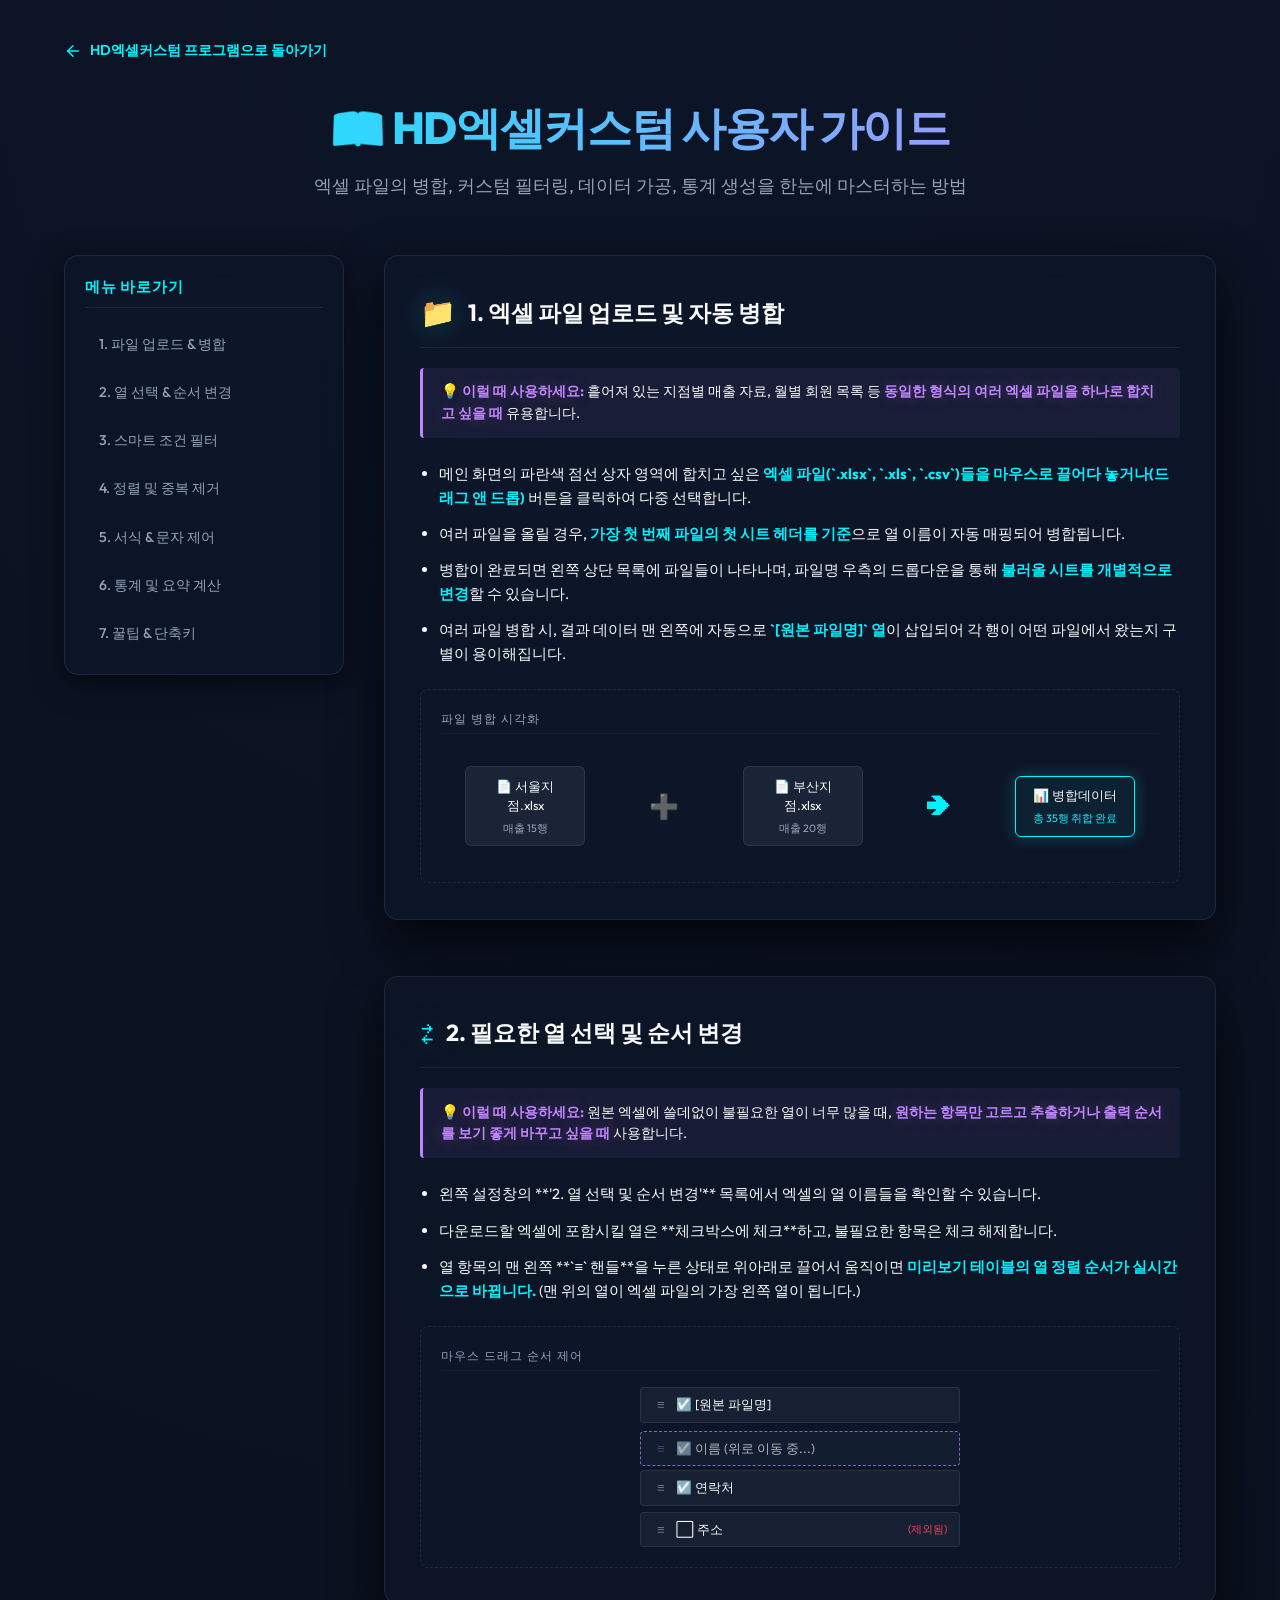
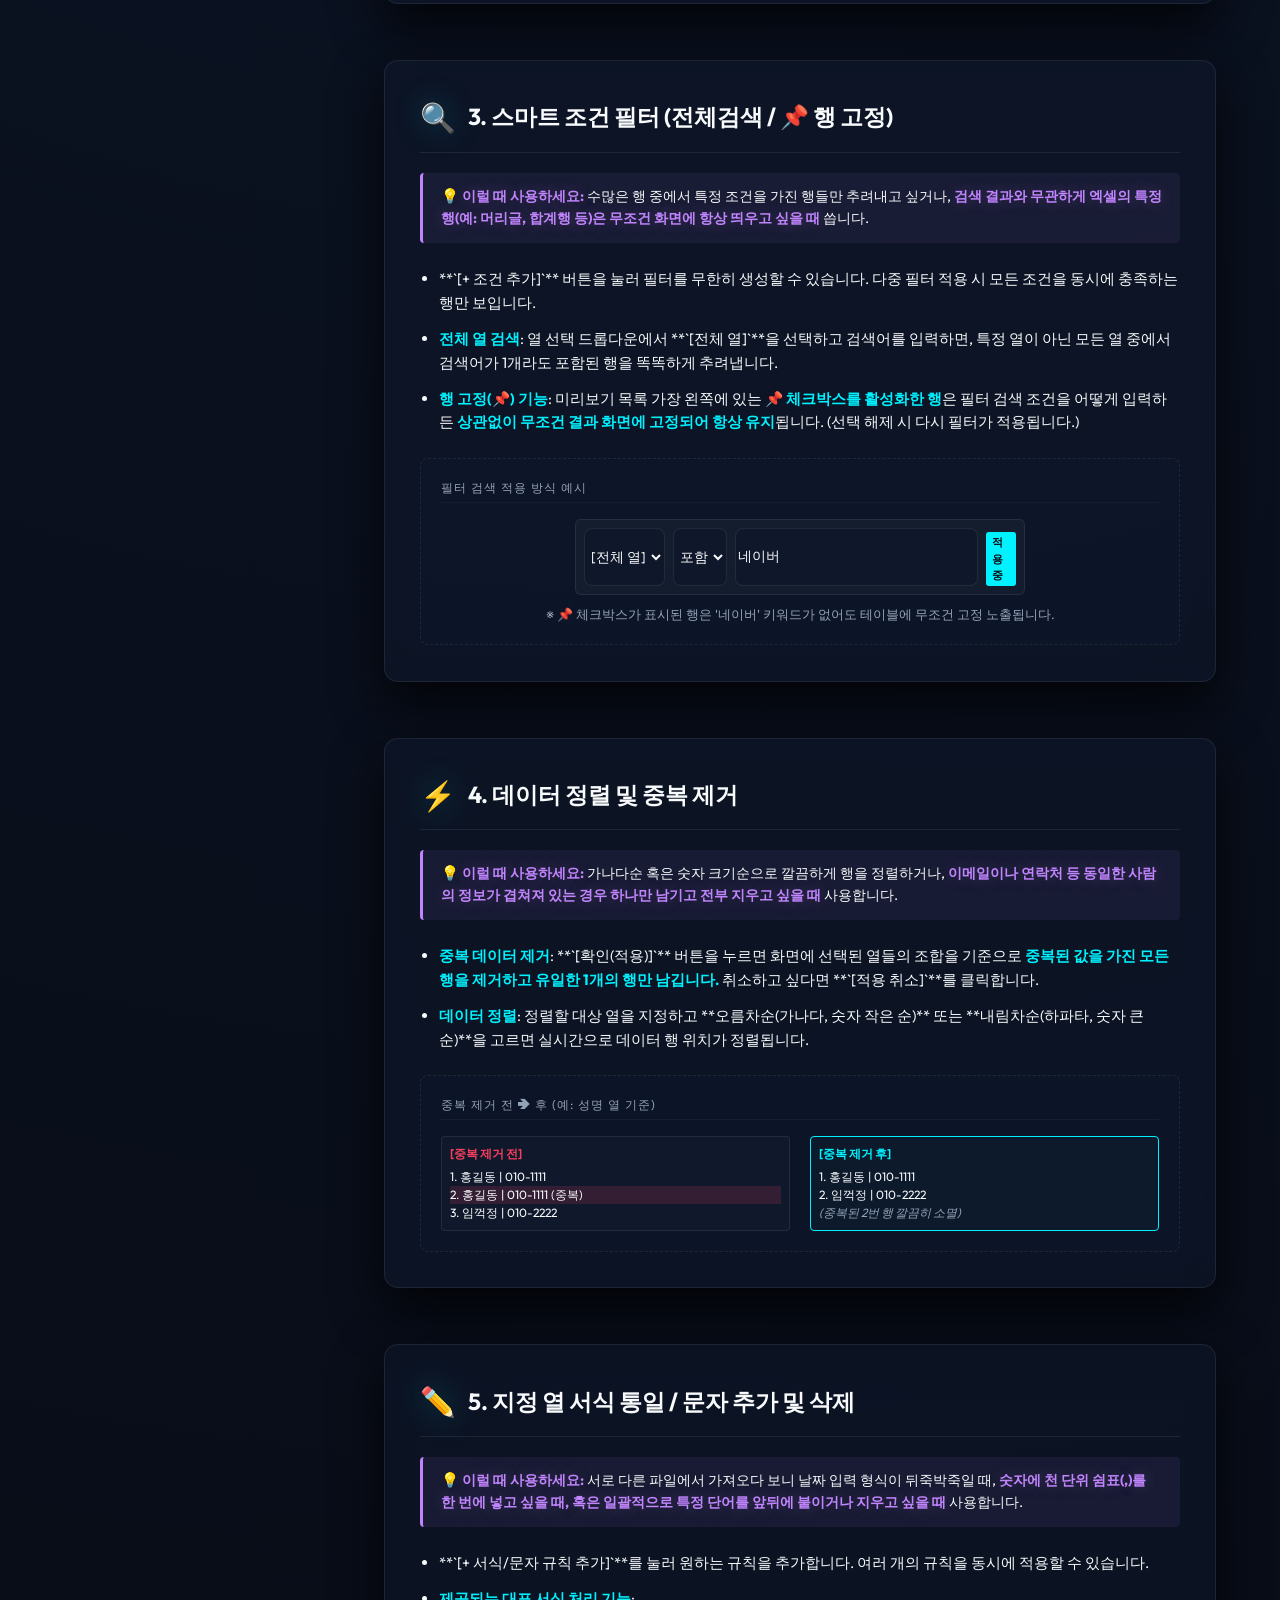
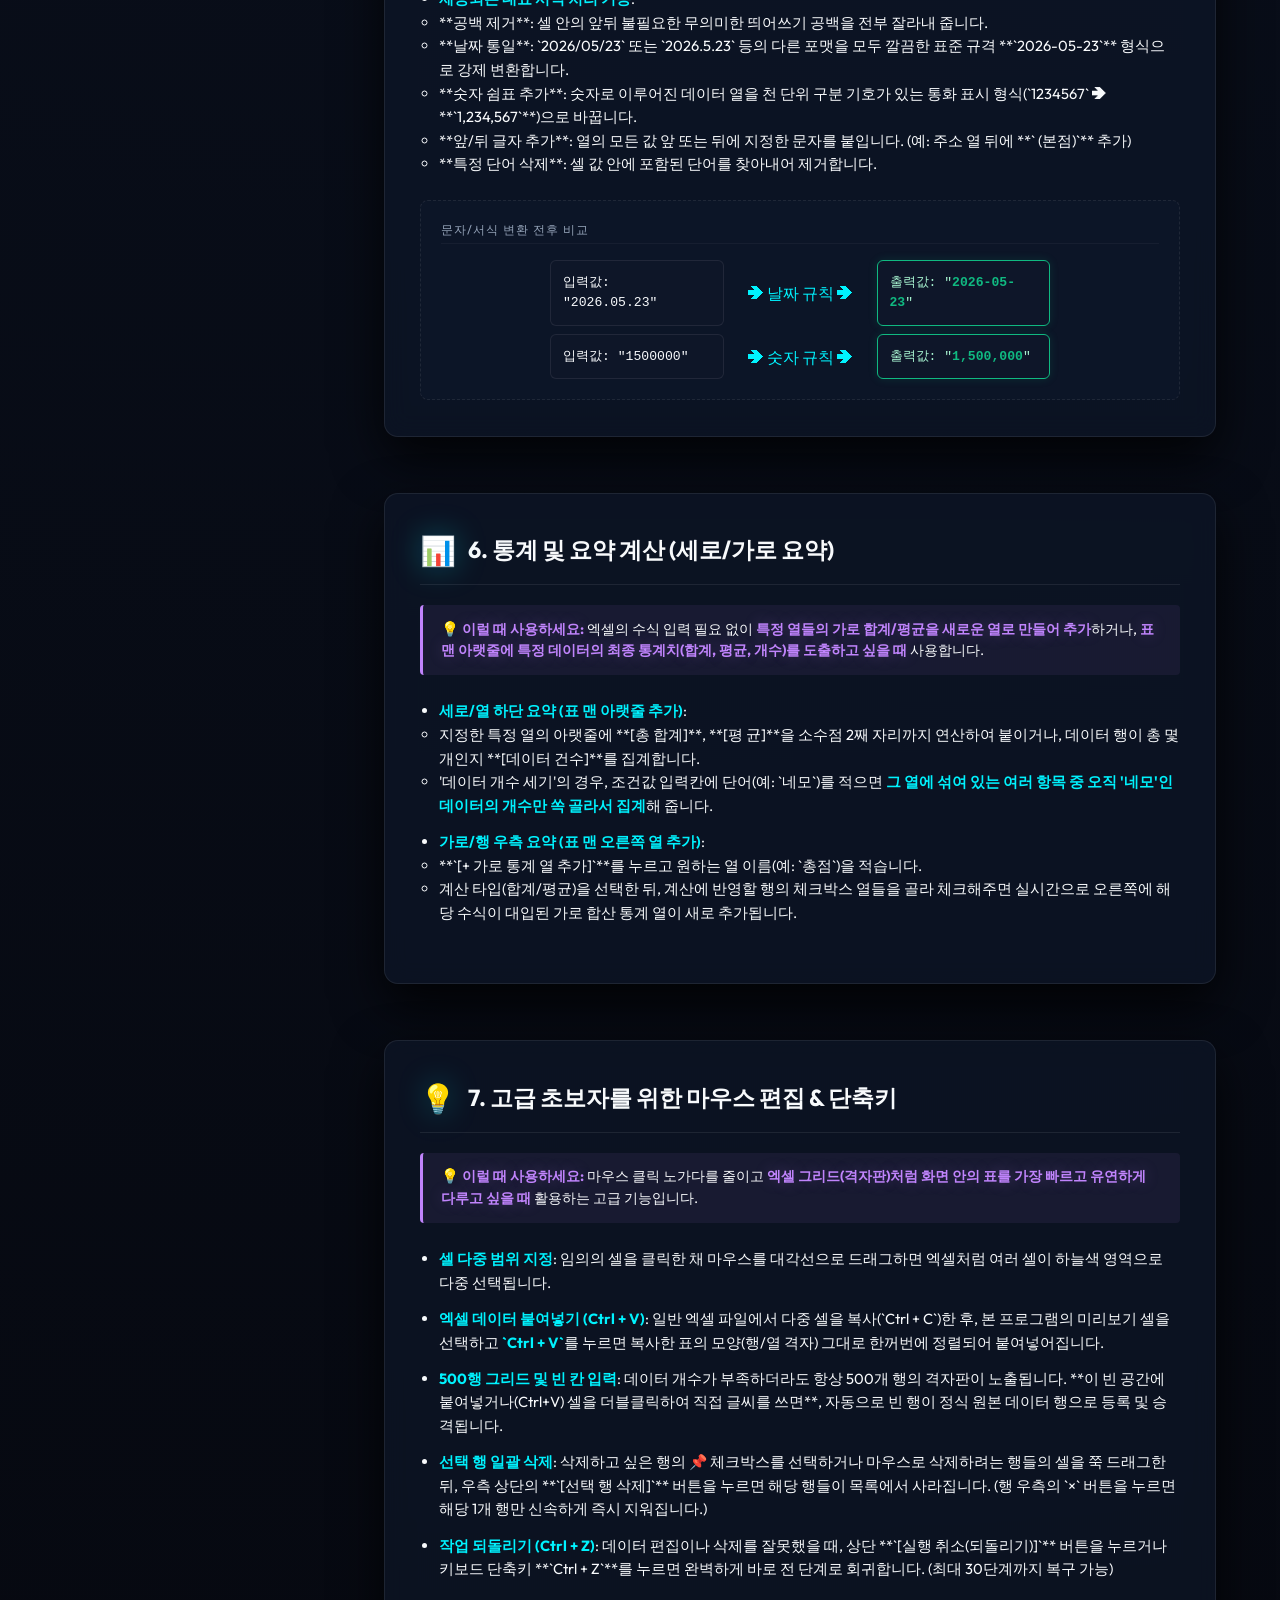
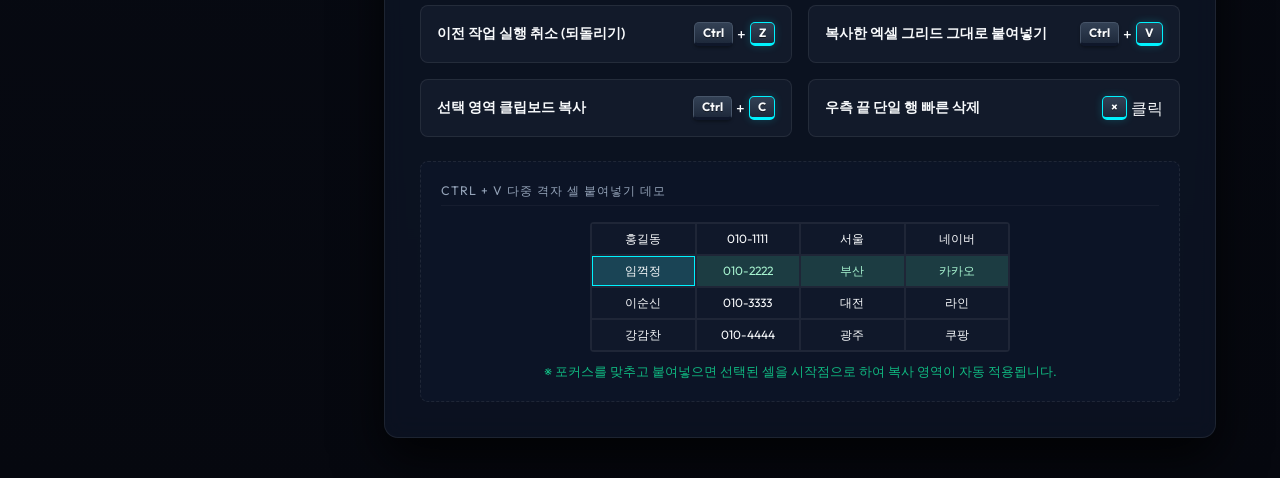
==== manual.html @ e1fb0595 "Add files via upload" ====
<!DOCTYPE html>
<html lang="ko">
<head>
    <meta charset="UTF-8">
    <meta name="viewport" content="width=device-width, initial-scale=1.0">
    <title>HD엑셀커스텀 - 초간단 사용법 가이드</title>
    <!-- Google Fonts -->
    <link rel="preconnect" href="https://fonts.googleapis.com">
    <link rel="preconnect" href="https://fonts.gstatic.com" crossorigin>
    <link href="https://fonts.googleapis.com/css2?family=Inter:wght@300;400;500;600;700&family=Outfit:wght@300;400;500;600;700;800&display=swap" rel="stylesheet">
    <link rel="stylesheet" href="style.css">
    <style>
        body {
            background: radial-gradient(circle at 50% 0%, #0c1527 0%, #06080f 100%) !important;
            min-height: 100vh;
            overflow-y: auto !important;
        }
        .manual-container {
            max-width: 1200px;
            margin: 0 auto;
            padding: 2.5rem 1.5rem;
        }
        .manual-header {
            text-align: center;
            margin-bottom: 3.5rem;
        }
        .manual-header h1 {
            font-size: 2.8rem;
            font-weight: 800;
            background: linear-gradient(to right, #00f2fe, #c084fc);
            -webkit-background-clip: text;
            -webkit-text-fill-color: transparent;
            margin-bottom: 0.75rem;
            letter-spacing: -0.03em;
        }
        .manual-header p {
            color: var(--text-muted);
            font-size: 1.1rem;
        }
        .manual-layout {
            display: grid;
            grid-template-columns: 280px 1fr;
            gap: 2.5rem;
        }
        .manual-nav {
            position: sticky;
            top: 2rem;
            height: fit-content;
            background-color: var(--surface);
            backdrop-filter: blur(12px);
            -webkit-backdrop-filter: blur(12px);
            border: 1px solid var(--border);
            border-radius: var(--radius-md);
            padding: 1.25rem;
            box-shadow: var(--shadow-md);
        }
        .nav-title {
            font-size: 0.95rem;
            font-weight: 700;
            color: var(--primary);
            text-transform: uppercase;
            letter-spacing: 0.05em;
            margin-bottom: 1rem;
            padding-bottom: 0.5rem;
            border-bottom: 1px solid var(--border);
        }
        .nav-list {
            list-style: none;
            display: flex;
            flex-direction: column;
            gap: 0.5rem;
        }
        .nav-item a {
            display: flex;
            align-items: center;
            gap: 10px;
            padding: 0.6rem 0.85rem;
            font-size: 0.88rem;
            font-weight: 500;
            color: var(--text-muted);
            text-decoration: none;
            border-radius: var(--radius-sm);
            transition: all 0.2s ease;
        }
        .nav-item a:hover, .nav-item.active a {
            color: var(--primary);
            background: rgba(0, 242, 254, 0.05);
            text-shadow: var(--glow-cyan);
        }
        .nav-item.active a {
            border-left: 3px solid var(--primary);
            padding-left: calc(0.85rem - 3px);
        }
        .manual-content {
            display: flex;
            flex-direction: column;
            gap: 3.5rem;
        }
        .manual-card {
            background-color: var(--surface);
            backdrop-filter: blur(12px);
            -webkit-backdrop-filter: blur(12px);
            border: 1px solid var(--border);
            border-radius: var(--radius-md);
            padding: 2.2rem;
            box-shadow: var(--shadow-lg);
            scroll-margin-top: 2rem;
            transition: all 0.3s ease;
        }
        .manual-card:hover {
            border-color: rgba(0, 242, 254, 0.2);
            box-shadow: 0 10px 40px rgba(0, 0, 0, 0.5);
        }
        .card-header {
            display: flex;
            align-items: center;
            gap: 12px;
            margin-bottom: 1.25rem;
            border-bottom: 1px solid var(--border);
            padding-bottom: 0.75rem;
        }
        .card-icon {
            font-size: 1.8rem;
            color: var(--primary);
            filter: drop-shadow(var(--glow-cyan));
        }
        .card-header h2 {
            font-size: 1.45rem;
            font-weight: 700;
            color: var(--text-main);
        }
        .recommend-box {
            background: rgba(192, 132, 252, 0.07);
            border-left: 3px solid var(--accent);
            padding: 0.85rem 1.1rem;
            border-radius: 4px;
            margin-bottom: 1.5rem;
            font-size: 0.9rem;
            line-height: 1.5;
        }
        .recommend-box strong {
            color: var(--accent);
            text-shadow: var(--glow-purple);
        }
        .step-list {
            margin-left: 1.2rem;
            margin-bottom: 1.5rem;
            display: flex;
            flex-direction: column;
            gap: 0.8rem;
        }
        .step-item {
            color: var(--text-main);
            font-size: 0.92rem;
            line-height: 1.6;
        }
        .step-item strong {
            color: var(--primary);
        }
        
        /* Interactive Mockups / Visuals */
        .visual-mockup {
            background: rgba(15, 23, 42, 0.7);
            border: 1px dashed var(--border);
            border-radius: var(--radius-sm);
            padding: 1.25rem;
            margin-top: 1.5rem;
            display: flex;
            flex-direction: column;
            align-items: center;
            justify-content: center;
        }
        .mock-title {
            font-size: 0.78rem;
            text-transform: uppercase;
            letter-spacing: 0.08em;
            color: var(--text-muted);
            margin-bottom: 1rem;
            width: 100%;
            text-align: left;
            border-bottom: 1px solid rgba(255, 255, 255, 0.04);
            padding-bottom: 4px;
        }

        /* Mockup 1: Merge visual */
        .merge-flow {
            display: flex;
            align-items: center;
            gap: 1rem;
            width: 100%;
            justify-content: space-around;
            padding: 1rem 0;
        }
        .mock-file {
            background: rgba(30, 41, 59, 0.8);
            border: 1px solid var(--border);
            border-radius: 6px;
            padding: 0.6rem 1rem;
            font-size: 0.8rem;
            display: flex;
            flex-direction: column;
            align-items: center;
            gap: 5px;
            width: 120px;
            text-align: center;
        }
        .mock-file.result {
            border-color: var(--primary);
            box-shadow: var(--glow-cyan);
            background: rgba(0, 242, 254, 0.05);
        }
        .flow-arrow {
            color: var(--primary);
            font-size: 1.5rem;
            animation: pulse-cyan 2s infinite;
        }
        @keyframes pulse-cyan {
            0%, 100% { opacity: 0.4; transform: translateX(0); }
            50% { opacity: 1; transform: translateX(5px); }
        }

        /* Mockup 2: Column Drag list */
        .drag-list-mock {
            display: flex;
            flex-direction: column;
            gap: 6px;
            width: 100%;
            max-width: 320px;
        }
        .drag-item-mock {
            background: rgba(30, 41, 59, 0.6);
            border: 1px solid var(--border);
            border-radius: 4px;
            padding: 0.45rem 0.75rem;
            display: flex;
            align-items: center;
            gap: 8px;
            font-size: 0.8rem;
        }
        .drag-item-mock.active {
            border-color: var(--primary);
            background: rgba(0, 242, 254, 0.05);
        }
        .drag-item-mock.dragged {
            border: 1px dashed var(--accent);
            opacity: 0.7;
            transform: translateY(2px);
            animation: float 2s ease-in-out infinite;
        }
        @keyframes float {
            0%, 100% { transform: translateY(2px); }
            50% { transform: translateY(-2px); }
        }

        /* Mockup 3: Filters */
        .filter-mock {
            display: flex;
            gap: 8px;
            width: 100%;
            max-width: 450px;
            background: rgba(30, 41, 59, 0.4);
            padding: 8px;
            border-radius: 6px;
            border: 1px solid var(--border);
        }
        .filter-badge {
            background: var(--primary);
            color: #080c14;
            padding: 2px 6px;
            border-radius: 3px;
            font-size: 0.7rem;
            font-weight: 700;
            margin-top: 4px;
        }

        /* Mockup 4: Formatting Before & After */
        .format-compare {
            display: grid;
            grid-template-columns: 1fr auto 1fr;
            gap: 1.5rem;
            align-items: center;
            width: 100%;
            max-width: 500px;
        }
        .compare-box {
            background: rgba(15, 23, 42, 0.9);
            border: 1px solid var(--border);
            border-radius: 6px;
            padding: 0.75rem;
            font-family: monospace;
            font-size: 0.82rem;
        }
        .compare-box.after {
            border-color: var(--success);
            box-shadow: 0 0 10px rgba(16, 185, 129, 0.15);
            color: #a7f3d0;
        }
        .compare-box.after span {
            color: var(--success);
            font-weight: bold;
        }

        /* Keyboard Shortcut visual styling */
        .kbd-list {
            display: grid;
            grid-template-columns: repeat(auto-fit, minmax(280px, 1fr));
            gap: 1rem;
            width: 100%;
            margin-top: 1rem;
        }
        .kbd-card {
            background: rgba(30, 41, 59, 0.4);
            border: 1px solid var(--border);
            border-radius: 8px;
            padding: 1rem;
            display: flex;
            align-items: center;
            justify-content: space-between;
            gap: 10px;
        }
        .kbd-title {
            font-size: 0.88rem;
            font-weight: 600;
        }
        .kbd-key-container {
            display: flex;
            align-items: center;
            gap: 4px;
        }
        kbd {
            background: linear-gradient(to bottom, #334155, #1e293b);
            border: 1px solid #475569;
            border-bottom: 3px solid #0f172a;
            border-radius: 5px;
            color: var(--text-main);
            display: inline-block;
            font-family: inherit;
            font-size: 0.75rem;
            font-weight: 700;
            line-height: 1;
            padding: 4px 8px;
            text-shadow: 0 1px 0 rgba(0,0,0,0.5);
            box-shadow: 0 2px 3px rgba(0,0,0,0.3);
        }
        kbd.accent-kbd {
            border-color: var(--primary);
            box-shadow: 0 0 8px rgba(0, 242, 254, 0.2);
        }

        /* Interactive Grid Mockup (Paste demonstration) */
        .grid-mock {
            display: grid;
            grid-template-columns: repeat(4, 1fr);
            gap: 2px;
            background: var(--border);
            padding: 2px;
            border-radius: 4px;
            width: 100%;
            max-width: 420px;
        }
        .grid-cell-mock {
            background: rgba(15, 23, 42, 0.9);
            padding: 6px;
            font-size: 0.75rem;
            text-align: center;
            min-height: 28px;
            transition: all 0.3s ease;
        }
        .grid-cell-mock.selected {
            background: rgba(0, 242, 254, 0.15);
            outline: 1.5px solid var(--primary);
            outline-offset: -1.5px;
        }
        .grid-cell-mock.pasted {
            background: rgba(16, 185, 129, 0.15);
            color: #a7f3d0;
            animation: flash-green 1s ease;
        }
        @keyframes flash-green {
            0% { background: rgba(16, 185, 129, 0.6); }
            100% { background: rgba(16, 185, 129, 0.15); }
        }

        .back-to-app {
            display: inline-flex;
            align-items: center;
            gap: 8px;
            margin-bottom: 2rem;
            color: var(--primary);
            text-decoration: none;
            font-size: 0.9rem;
            font-weight: 600;
            transition: all 0.2s;
        }
        .back-to-app:hover {
            color: var(--primary-hover);
            text-shadow: var(--glow-cyan);
            transform: translateX(-3px);
        }

        @media (max-width: 900px) {
            .manual-layout {
                grid-template-columns: 1fr;
            }
            .manual-nav {
                display: none;
            }
        }
    </style>
</head>
<body>
    <div class="manual-container">
        <a href="index.html" class="back-to-app">
            <svg width="18" height="18" viewBox="0 0 24 24" fill="none" stroke="currentColor" stroke-width="2" stroke-linecap="round" stroke-linejoin="round">
                <line x1="19" y1="12" x2="5" y2="12"></line>
                <polyline points="12 19 5 12 12 5"></polyline>
            </svg>
            HD엑셀커스텀 프로그램으로 돌아가기
        </a>

        <header class="manual-header">
            <h1>📖 HD엑셀커스텀 사용자 가이드</h1>
            <p>엑셀 파일의 병합, 커스텀 필터링, 데이터 가공, 통계 생성을 한눈에 마스터하는 방법</p>
        </header>

        <div class="manual-layout">
            <!-- Left Navigation Menu -->
            <nav class="manual-nav">
                <div class="nav-title">메뉴 바로가기</div>
                <ul class="nav-list">
                    <li class="nav-item active"><a href="#upload-guide">1. 파일 업로드 & 병합</a></li>
                    <li class="nav-item"><a href="#column-guide">2. 열 선택 & 순서 변경</a></li>
                    <li class="nav-item"><a href="#filter-guide">3. 스마트 조건 필터</a></li>
                    <li class="nav-item"><a href="#sort-dup-guide">4. 정렬 및 중복 제거</a></li>
                    <li class="nav-item"><a href="#format-guide">5. 서식 & 문자 제어</a></li>
                    <li class="nav-item"><a href="#summary-guide">6. 통계 및 요약 계산</a></li>
                    <li class="nav-item"><a href="#shortcuts-guide">7. 꿀팁 & 단축키</a></li>
                </ul>
            </nav>

            <!-- Right Content Sections -->
            <div class="manual-content">
                
                <!-- Section 1: Upload & Merge -->
                <section class="manual-card" id="upload-guide">
                    <div class="card-header">
                        <span class="card-icon">📁</span>
                        <h2>1. 엑셀 파일 업로드 및 자동 병합</h2>
                    </div>
                    <div class="recommend-box">
                        💡 <strong>이럴 때 사용하세요:</strong> 흩어져 있는 지점별 매출 자료, 월별 회원 목록 등 <strong>동일한 형식의 여러 엑셀 파일을 하나로 합치고 싶을 때</strong> 유용합니다.
                    </div>
                    <ul class="step-list">
                        <li class="step-item">메인 화면의 파란색 점선 상자 영역에 합치고 싶은 <strong>엑셀 파일(`.xlsx`, `.xls`, `.csv`)들을 마우스로 끌어다 놓거나(드래그 앤 드롭)</strong> 버튼을 클릭하여 다중 선택합니다.</li>
                        <li class="step-item">여러 파일을 올릴 경우, <strong>가장 첫 번째 파일의 첫 시트 헤더를 기준</strong>으로 열 이름이 자동 매핑되어 병합됩니다.</li>
                        <li class="step-item">병합이 완료되면 왼쪽 상단 목록에 파일들이 나타나며, 파일명 우측의 드롭다운을 통해 <strong>불러올 시트를 개별적으로 변경</strong>할 수 있습니다.</li>
                        <li class="step-item">여러 파일 병합 시, 결과 데이터 맨 왼쪽에 자동으로 <strong>`[원본 파일명]` 열</strong>이 삽입되어 각 행이 어떤 파일에서 왔는지 구별이 용이해집니다.</li>
                    </ul>
                    <div class="visual-mockup">
                        <div class="mock-title">파일 병합 시각화</div>
                        <div class="merge-flow">
                            <div class="mock-file">📄 서울지점.xlsx<br><small style="color:var(--text-muted)">매출 15행</small></div>
                            <span class="flow-arrow">➕</span>
                            <div class="mock-file">📄 부산지점.xlsx<br><small style="color:var(--text-muted)">매출 20행</small></div>
                            <span class="flow-arrow">➔</span>
                            <div class="mock-file result">📊 병합데이터<br><small style="color:var(--primary)">총 35행 취합 완료</small></div>
                        </div>
                    </div>
                </section>

                <!-- Section 2: Columns Selection & Reordering -->
                <section class="manual-card" id="column-guide">
                    <div class="card-header">
                        <span class="card-icon">⇄</span>
                        <h2>2. 필요한 열 선택 및 순서 변경</h2>
                    </div>
                    <div class="recommend-box">
                        💡 <strong>이럴 때 사용하세요:</strong> 원본 엑셀에 쓸데없이 불필요한 열이 너무 많을 때, <strong>원하는 항목만 고르고 추출하거나 출력 순서를 보기 좋게 바꾸고 싶을 때</strong> 사용합니다.
                    </div>
                    <ul class="step-list">
                        <li class="step-item">왼쪽 설정창의 **'2. 열 선택 및 순서 변경'** 목록에서 엑셀의 열 이름들을 확인할 수 있습니다.</li>
                        <li class="step-item">다운로드할 엑셀에 포함시킬 열은 **체크박스에 체크**하고, 불필요한 항목은 체크 해제합니다.</li>
                        <li class="step-item">열 항목의 맨 왼쪽 **`≡` 핸들**을 누른 상태로 위아래로 끌어서 움직이면 <strong>미리보기 테이블의 열 정렬 순서가 실시간으로 바뀝니다.</strong> (맨 위의 열이 엑셀 파일의 가장 왼쪽 열이 됩니다.)</li>
                    </ul>
                    <div class="visual-mockup">
                        <div class="mock-title">마우스 드래그 순서 제어</div>
                        <div class="drag-list-mock">
                            <div class="drag-item-mock"><span class="drag-handle">≡</span> ☑️ [원본 파일명]</div>
                            <div class="drag-item-mock activeDragged drag-item-mock dragged"><span class="drag-handle" style="color:var(--accent)">≡</span> ☑️ 이름 (위로 이동 중...)</div>
                            <div class="drag-item-mock"><span class="drag-handle">≡</span> ☑️ 연락처</div>
                            <div class="drag-item-mock"><span class="drag-handle">≡</span> ⬜ 주소 <span style="font-size:0.7rem; color:var(--danger); margin-left:auto;">(제외됨)</span></div>
                        </div>
                    </div>
                </section>

                <!-- Section 3: Smart Filters (All Columns & Pinned Rows) -->
                <section class="manual-card" id="filter-guide">
                    <div class="card-header">
                        <span class="card-icon">🔍</span>
                        <h2>3. 스마트 조건 필터 (전체검색 / 📌 행 고정)</h2>
                    </div>
                    <div class="recommend-box">
                        💡 <strong>이럴 때 사용하세요:</strong> 수많은 행 중에서 특정 조건을 가진 행들만 추려내고 싶거나, <strong>검색 결과와 무관하게 엑셀의 특정 행(예: 머리글, 합계행 등)은 무조건 화면에 항상 띄우고 싶을 때</strong> 씁니다.
                    </div>
                    <ul class="step-list">
                        <li class="step-item">**`[+ 조건 추가]`** 버튼을 눌러 필터를 무한히 생성할 수 있습니다. 다중 필터 적용 시 모든 조건을 동시에 충족하는 행만 보입니다.</li>
                        <li class="step-item"><strong>전체 열 검색</strong>: 열 선택 드롭다운에서 **`[전체 열]`**을 선택하고 검색어를 입력하면, 특정 열이 아닌 모든 열 중에서 검색어가 1개라도 포함된 행을 똑똑하게 추려냅니다.</li>
                        <li class="step-item"><strong>행 고정(📌) 기능</strong>: 미리보기 목록 가장 왼쪽에 있는 <strong>📌 체크박스를 활성화한 행</strong>은 필터 검색 조건을 어떻게 입력하든 <strong>상관없이 무조건 결과 화면에 고정되어 항상 유지</strong>됩니다. (선택 해제 시 다시 필터가 적용됩니다.)</li>
                    </ul>
                    <div class="visual-mockup">
                        <div class="mock-title">필터 검색 적용 방식 예시</div>
                        <div class="filter-mock">
                            <select class="select-input" style="width:100px; padding:2px;"><option>[전체 열]</option></select>
                            <select class="select-input" style="width:70px; padding:2px;"><option>포함</option></select>
                            <input type="text" class="text-input" style="padding:2px;" value="네이버">
                            <span class="filter-badge">적용중</span>
                        </div>
                        <small style="margin-top: 10px; color:var(--text-muted); font-size:0.8rem;">※ 📌 체크박스가 표시된 행은 '네이버' 키워드가 없어도 테이블에 무조건 고정 노출됩니다.</small>
                    </div>
                </section>

                <!-- Section 4: Sort and Deduplication -->
                <section class="manual-card" id="sort-dup-guide">
                    <div class="card-header">
                        <span class="card-icon">⚡</span>
                        <h2>4. 데이터 정렬 및 중복 제거</h2>
                    </div>
                    <div class="recommend-box">
                        💡 <strong>이럴 때 사용하세요:</strong> 가나다순 혹은 숫자 크기순으로 깔끔하게 행을 정렬하거나, <strong>이메일이나 연락처 등 동일한 사람의 정보가 겹쳐져 있는 경우 하나만 남기고 전부 지우고 싶을 때</strong> 사용합니다.
                    </div>
                    <ul class="step-list">
                        <li class="step-item"><strong>중복 데이터 제거</strong>: **`[확인(적용)]`** 버튼을 누르면 화면에 선택된 열들의 조합을 기준으로 <strong>중복된 값을 가진 모든 행을 제거하고 유일한 1개의 행만 남깁니다.</strong> 취소하고 싶다면 **`[적용 취소]`**를 클릭합니다.</li>
                        <li class="step-item"><strong>데이터 정렬</strong>: 정렬할 대상 열을 지정하고 **오름차순(가나다, 숫자 작은 순)** 또는 **내림차순(하파타, 숫자 큰 순)**을 고르면 실시간으로 데이터 행 위치가 정렬됩니다.</li>
                    </ul>
                    <div class="visual-mockup">
                        <div class="mock-title">중복 제거 전 ➔ 후 (예: 성명 열 기준)</div>
                        <div style="display:flex; gap: 20px; font-size: 0.75rem; width:100%;">
                            <div style="flex:1; background:rgba(255,255,255,0.02); border:1px solid var(--border); padding:8px; border-radius:4px;">
                                <div style="color:var(--danger); font-weight:bold; margin-bottom:5px;">[중복 제거 전]</div>
                                1. 홍길동 | 010-1111<br>
                                <span style="background:rgba(244,63,94,0.15); display:block;">2. 홍길동 | 010-1111 (중복)</span>
                                3. 임꺽정 | 010-2222
                            </div>
                            <div style="flex:1; background:rgba(0,242,254,0.02); border:1px solid var(--primary); padding:8px; border-radius:4px;">
                                <div style="color:var(--primary); font-weight:bold; margin-bottom:5px;">[중복 제거 후]</div>
                                1. 홍길동 | 010-1111<br>
                                2. 임꺽정 | 010-2222<br>
                                <span style="color:var(--text-muted); font-style:italic;">(중복된 2번 행 깔끔히 소멸)</span>
                            </div>
                        </div>
                    </div>
                </section>

                <!-- Section 5: Text Formatting -->
                <section class="manual-card" id="format-guide">
                    <div class="card-header">
                        <span class="card-icon">✏️</span>
                        <h2>5. 지정 열 서식 통일 / 문자 추가 및 삭제</h2>
                    </div>
                    <div class="recommend-box">
                        💡 <strong>이럴 때 사용하세요:</strong> 서로 다른 파일에서 가져오다 보니 날짜 입력 형식이 뒤죽박죽일 때, <strong>숫자에 천 단위 쉼표(,)를 한 번에 넣고 싶을 때, 혹은 일괄적으로 특정 단어를 앞뒤에 붙이거나 지우고 싶을 때</strong> 사용합니다.
                    </div>
                    <ul class="step-list">
                        <li class="step-item">**`[+ 서식/문자 규칙 추가]`**를 눌러 원하는 규칙을 추가합니다. 여러 개의 규칙을 동시에 적용할 수 있습니다.</li>
                        <li class="step-item"><strong>제공되는 대표 서식 처리 기능</strong>:
                            <ul>
                                <li>**공백 제거**: 셀 안의 앞뒤 불필요한 무의미한 띄어쓰기 공백을 전부 잘라내 줍니다.</li>
                                <li>**날짜 통일**: `2026/05/23` 또는 `2026.5.23` 등의 다른 포맷을 모두 깔끔한 표준 규격 **`2026-05-23`** 형식으로 강제 변환합니다.</li>
                                <li>**숫자 쉼표 추가**: 숫자로 이루어진 데이터 열을 천 단위 구분 기호가 있는 통화 표시 형식(`1234567` ➔ **`1,234,567`**)으로 바꿉니다.</li>
                                <li>**앞/뒤 글자 추가**: 열의 모든 값 앞 또는 뒤에 지정한 문자를 붙입니다. (예: 주소 열 뒤에 **` (본점)`** 추가)</li>
                                <li>**특정 단어 삭제**: 셀 값 안에 포함된 단어를 찾아내어 제거합니다.</li>
                            </ul>
                        </li>
                    </ul>
                    <div class="visual-mockup">
                        <div class="mock-title">문자/서식 변환 전후 비교</div>
                        <div class="format-compare">
                            <div class="compare-box">입력값: "2026.05.23"</div>
                            <span style="color:var(--primary)">➔ 날짜 규칙 ➔</span>
                            <div class="compare-box after">출력값: "<span>2026-05-23</span>"</div>
                        </div>
                        <div class="format-compare" style="margin-top:8px;">
                            <div class="compare-box">입력값: "1500000"</div>
                            <span style="color:var(--primary)">➔ 숫자 규칙 ➔</span>
                            <div class="compare-box after">출력값: "<span>1,500,000</span>"</div>
                        </div>
                    </div>
                </section>

                <!-- Section 6: Statistics & Summaries -->
                <section class="manual-card" id="summary-guide">
                    <div class="card-header">
                        <span class="card-icon">📊</span>
                        <h2>6. 통계 및 요약 계산 (세로/가로 요약)</h2>
                    </div>
                    <div class="recommend-box">
                        💡 <strong>이럴 때 사용하세요:</strong> 엑셀의 수식 입력 필요 없이 <strong>특정 열들의 가로 합계/평균을 새로운 열로 만들어 추가</strong>하거나, <strong>표 맨 아랫줄에 특정 데이터의 최종 통계치(합계, 평균, 개수)를 도출하고 싶을 때</strong> 사용합니다.
                    </div>
                    <ul class="step-list">
                        <li class="step-item"><strong>세로/열 하단 요약 (표 맨 아랫줄 추가)</strong>:
                            <ul>
                                <li>지정한 특정 열의 아랫줄에 **[총 합계]**, **[평 균]**을 소수점 2째 자리까지 연산하여 붙이거나, 데이터 행이 총 몇 개인지 **[데이터 건수]**를 집계합니다.</li>
                                <li>'데이터 개수 세기'의 경우, 조건값 입력칸에 단어(예: `네모`)를 적으면 <strong>그 열에 섞여 있는 여러 항목 중 오직 '네모'인 데이터의 개수만 쏙 골라서 집계</strong>해 줍니다.</li>
                            </ul>
                        </li>
                        <li class="step-item"><strong>가로/행 우측 요약 (표 맨 오른쪽 열 추가)</strong>:
                            <ul>
                                <li>**`[+ 가로 통계 열 추가]`**를 누르고 원하는 열 이름(예: `총점`)을 적습니다.</li>
                                <li>계산 타입(합계/평균)을 선택한 뒤, 계산에 반영할 행의 체크박스 열들을 골라 체크해주면 실시간으로 오른쪽에 해당 수식이 대입된 가로 합산 통계 열이 새로 추가됩니다.</li>
                            </ul>
                        </li>
                    </ul>
                </section>

                <!-- Section 7: Tips & Shortcuts -->
                <section class="manual-card" id="shortcuts-guide">
                    <div class="card-header">
                        <span class="card-icon">💡</span>
                        <h2>7. 고급 초보자를 위한 마우스 편집 & 단축키</h2>
                    </div>
                    <div class="recommend-box">
                        💡 <strong>이럴 때 사용하세요:</strong> 마우스 클릭 노가다를 줄이고 <strong>엑셀 그리드(격자판)처럼 화면 안의 표를 가장 빠르고 유연하게 다루고 싶을 때</strong> 활용하는 고급 기능입니다.
                    </div>
                    <ul class="step-list">
                        <li class="step-item"><strong>셀 다중 범위 지정</strong>: 임의의 셀을 클릭한 채 마우스를 대각선으로 드래그하면 엑셀처럼 여러 셀이 하늘색 영역으로 다중 선택됩니다.</li>
                        <li class="step-item"><strong>엑셀 데이터 붙여넣기 (Ctrl + V)</strong>: 일반 엑셀 파일에서 다중 셀을 복사(`Ctrl + C`)한 후, 본 프로그램의 미리보기 셀을 선택하고 <strong>`Ctrl + V`</strong>를 누르면 복사한 표의 모양(행/열 격자) 그대로 한꺼번에 정렬되어 붙여넣어집니다.</li>
                        <li class="step-item"><strong>500행 그리드 및 빈 칸 입력</strong>: 데이터 개수가 부족하더라도 항상 500개 행의 격자판이 노출됩니다. **이 빈 공간에 붙여넣거나(Ctrl+V) 셀을 더블클릭하여 직접 글씨를 쓰면**, 자동으로 빈 행이 정식 원본 데이터 행으로 등록 및 승격됩니다.</li>
                        <li class="step-item"><strong>선택 행 일괄 삭제</strong>: 삭제하고 싶은 행의 📌 체크박스를 선택하거나 마우스로 삭제하려는 행들의 셀을 쭉 드래그한 뒤, 우측 상단의 **`[선택 행 삭제]`** 버튼을 누르면 해당 행들이 목록에서 사라집니다. (행 우측의 `×` 버튼을 누르면 해당 1개 행만 신속하게 즉시 지워집니다.)</li>
                        <li class="step-item"><strong>작업 되돌리기 (Ctrl + Z)</strong>: 데이터 편집이나 삭제를 잘못했을 때, 상단 **`[실행 취소(되돌리기)]`** 버튼을 누르거나 키보드 단축키 **`Ctrl + Z`**를 누르면 완벽하게 바로 전 단계로 회귀합니다. (최대 30단계까지 복구 가능)</li>
                    </ul>
                    
                    <div class="kbd-list">
                        <div class="kbd-card">
                            <span class="kbd-title">이전 작업 실행 취소 (되돌리기)</span>
                            <div class="kbd-key-container">
                                <kbd>Ctrl</kbd> + <kbd class="accent-kbd">Z</kbd>
                            </div>
                        </div>
                        <div class="kbd-card">
                            <span class="kbd-title">복사한 엑셀 그리드 그대로 붙여넣기</span>
                            <div class="kbd-key-container">
                                <kbd>Ctrl</kbd> + <kbd class="accent-kbd">V</kbd>
                            </div>
                        </div>
                        <div class="kbd-card">
                            <span class="kbd-title">선택 영역 클립보드 복사</span>
                            <div class="kbd-key-container">
                                <kbd>Ctrl</kbd> + <kbd class="accent-kbd">C</kbd>
                            </div>
                        </div>
                        <div class="kbd-card">
                            <span class="kbd-title">우측 끝 단일 행 빠른 삭제</span>
                            <div class="kbd-key-container">
                                <kbd class="accent-kbd">×</kbd> 클릭
                            </div>
                        </div>
                    </div>

                    <div class="visual-mockup">
                        <div class="mock-title">Ctrl + V 다중 격자 셀 붙여넣기 데모</div>
                        <div class="grid-mock">
                            <div class="grid-cell-mock">홍길동</div>
                            <div class="grid-cell-mock">010-1111</div>
                            <div class="grid-cell-mock">서울</div>
                            <div class="grid-cell-mock">네이버</div>
                            
                            <div class="grid-cell-mock selected">임꺽정</div>
                            <div class="grid-cell-mock pasted">010-2222</div>
                            <div class="grid-cell-mock pasted">부산</div>
                            <div class="grid-cell-mock pasted">카카오</div>
                            
                            <div class="grid-cell-mock">이순신</div>
                            <div class="grid-cell-mock">010-3333</div>
                            <div class="grid-cell-mock">대전</div>
                            <div class="grid-cell-mock">라인</div>
                            
                            <div class="grid-cell-mock">강감찬</div>
                            <div class="grid-cell-mock">010-4444</div>
                            <div class="grid-cell-mock">광주</div>
                            <div class="grid-cell-mock">쿠팡</div>
                        </div>
                        <small style="margin-top: 10px; color:var(--success); font-size:0.8rem;">※ 포커스를 맞추고 붙여넣으면 선택된 셀을 시작점으로 하여 복사 영역이 자동 적용됩니다.</small>
                    </div>
                </section>

            </div>
        </div>
    </div>

    <!-- Active Menu Link Scroll Highlight Script -->
    <script>
        document.addEventListener('DOMContentLoaded', () => {
            const sections = document.querySelectorAll('.manual-card');
            const navItems = document.querySelectorAll('.nav-item');

            window.addEventListener('scroll', () => {
                let current = '';
                sections.forEach(section => {
                    const sectionTop = section.offsetTop;
                    const sectionHeight = section.clientHeight;
                    if (pageYOffset >= (sectionTop - 120)) {
                        current = section.getAttribute('id');
                    }
                });

                navItems.forEach(item => {
                    item.classList.remove('active');
                    if (item.querySelector('a').getAttribute('href') === `#${current}`) {
                        item.classList.add('active');
                    }
                });
            });
        });
    </script>
</body>
</html>
---- style.css ----
:root {
    --primary: #00f2fe;
    --primary-hover: #38bdf8;
    --accent: #c084fc;
    --accent-hover: #a855f7;
    --success: #10b981;
    --success-hover: #059669;
    --danger: #f43f5e;
    --danger-hover: #e11d48;
    
    /* Deep Futuristic Cyberpunk Dark Mode */
    --background: #080c14;
    --bg-gradient: radial-gradient(circle at 50% 0%, #0e172a 0%, #070a13 100%);
    --surface: rgba(15, 23, 42, 0.65);
    --surface-solid: #0f172a;
    --text-main: #f8fafc;
    --text-muted: #94a3b8;
    --border: rgba(255, 255, 255, 0.08);
    --border-hover: rgba(255, 255, 255, 0.18);
    
    --radius-sm: 8px;
    --radius-md: 14px;
    --radius-lg: 24px;
    
    --glow-cyan: 0 0 15px rgba(0, 242, 254, 0.25);
    --glow-purple: 0 0 15px rgba(192, 132, 252, 0.25);
    --shadow-sm: 0 2px 8px rgba(0, 0, 0, 0.4);
    --shadow-md: 0 8px 30px rgba(0, 0, 0, 0.6);
    --shadow-lg: 0 20px 50px rgba(0, 0, 0, 0.8);
}

* { box-sizing: border-box; margin: 0; padding: 0; }

body {
    font-family: 'Outfit', 'Inter', -apple-system, BlinkMacSystemFont, "Segoe UI", Roboto, sans-serif;
    background: var(--bg-gradient);
    background-attachment: fixed;
    color: var(--text-main);
    line-height: 1.5;
    -webkit-font-smoothing: antialiased;
    min-height: 100vh;
}

/* Utilities */
.mt-2 { margin-top: 0.75rem; }
.mb-2 { margin-bottom: 0.75rem; }
.mt-4 { margin-top: 1.5rem; }
.mb-4 { margin-bottom: 1.5rem; }
.w-100 { width: 100%; }
.hidden { display: none !important; }

.app-container {
    max-width: 1600px;
    margin: 0 auto;
    padding: 1.5rem;
    height: 100vh;
    display: flex;
    flex-direction: column;
}

/* Header */
.header { text-align: center; margin-bottom: 1.2rem; flex-shrink: 0; }
.logo { display: inline-flex; align-items: center; gap: 12px; margin-bottom: 6px; }
.logo svg {
    color: var(--primary);
    filter: drop-shadow(var(--glow-cyan));
}
.logo h1 { 
    font-size: 2.2rem; 
    font-weight: 800; 
    background: linear-gradient(to right, #00f2fe, #a855f7);
    -webkit-background-clip: text;
    -webkit-text-fill-color: transparent;
    letter-spacing: -0.025em; 
}
.subtitle { color: var(--text-muted); font-size: 1rem; letter-spacing: 0.02em; }

/* Upload Section */
.upload-section { max-width: 650px; margin: 4rem auto; width: 100%; }
.file-drop-area {
    border: 2px dashed var(--border);
    border-radius: var(--radius-md);
    padding: 5rem 2rem;
    text-align: center;
    transition: all 0.3s cubic-bezier(0.4, 0, 0.2, 1);
    background-color: var(--surface);
    backdrop-filter: blur(12px);
    -webkit-backdrop-filter: blur(12px);
    display: flex;
    flex-direction: column;
    align-items: center;
    gap: 1.5rem;
    box-shadow: var(--shadow-md), inset 0 0 20px rgba(255, 255, 255, 0.02);
}
.file-drop-area:hover {
    border-color: rgba(0, 242, 254, 0.4);
}
.file-drop-area.drag-over { 
    border-color: var(--primary); 
    background-color: rgba(0, 242, 254, 0.05); 
    box-shadow: 0 0 25px rgba(0, 242, 254, 0.15), var(--shadow-lg);
}
.upload-icon { 
    color: var(--text-muted); 
    transition: all 0.3s ease; 
    filter: drop-shadow(0 0 8px rgba(255, 255, 255, 0.05));
}
.file-drop-area.drag-over .upload-icon { 
    color: var(--primary); 
    transform: scale(1.1);
    filter: drop-shadow(var(--glow-cyan));
}
.file-drop-area h3 {
    font-size: 1.4rem;
    font-weight: 700;
}

/* Buttons */
.btn {
    display: inline-flex; align-items: center; justify-content: center; gap: 8px;
    padding: 0.65rem 1.3rem; font-size: 0.9rem; font-weight: 600;
    border-radius: var(--radius-sm); border: none; cursor: pointer;
    transition: all 0.2s cubic-bezier(0.4, 0, 0.2, 1); font-family: inherit;
}
.btn-primary { 
    background: linear-gradient(135deg, #00f2fe 0%, #0072ff 100%); 
    color: #080c14; 
}
.btn-primary:hover { 
    transform: translateY(-1px); 
    box-shadow: 0 0 15px rgba(0, 242, 254, 0.4);
    filter: brightness(1.1);
}
.btn-success { 
    background: linear-gradient(135deg, #10b981 0%, #059669 100%); 
    color: white; 
}
.btn-success:hover { 
    transform: translateY(-1px); 
    box-shadow: 0 0 15px rgba(16, 185, 129, 0.4);
    filter: brightness(1.1);
}
.btn-danger { 
    background: linear-gradient(135deg, #f43f5e 0%, #e11d48 100%); 
    color: white; 
}
.btn-danger:hover {
    transform: translateY(-1px);
    box-shadow: 0 0 15px rgba(244, 63, 94, 0.4);
    filter: brightness(1.1);
}
.btn-outline { 
    background-color: rgba(255, 255, 255, 0.03); 
    border: 1px solid var(--border); 
    color: var(--text-main); 
}
.btn-outline:hover { 
    border-color: var(--primary); 
    background-color: rgba(0, 242, 254, 0.05); 
    color: var(--primary);
    box-shadow: var(--glow-cyan);
}
.btn-text { background-color: transparent; color: var(--text-muted); text-decoration: underline; padding: 0.5rem; }
.btn-text:hover { color: var(--text-main); }
.btn-sm { padding: 0.4rem 0.8rem; font-size: 0.8rem; }
.btn-large { width: 100%; padding: 0.85rem; font-size: 1.05rem; font-weight: 700; border-radius: var(--radius-md); }

/* Workspace */
.workspace {
    display: grid;
    grid-template-columns: 380px 1fr;
    gap: 1.5rem;
    flex-grow: 1;
    min-height: 0;
}

/* Sidebar */
.sidebar {
    display: flex;
    flex-direction: column;
    gap: 0.75rem;
    height: 100%;
    overflow-y: auto;
    padding-right: 0.25rem;
}
.sidebar-header {
    display: flex; justify-content: space-between; align-items: center;
    padding: 0 0.25rem;
    flex-shrink: 0;
}
.sidebar-header h2 {
    font-size: 1.2rem;
    font-weight: 700;
    letter-spacing: 0.03em;
}

/* Accordion Controls (Glass Panels) */
.control-group {
    background-color: var(--surface);
    backdrop-filter: blur(12px);
    -webkit-backdrop-filter: blur(12px);
    border-radius: var(--radius-md);
    box-shadow: var(--shadow-sm);
    border: 1px solid var(--border);
    overflow: hidden;
    transition: all 0.3s ease;
}
.control-group:hover {
    border-color: var(--border-hover);
    box-shadow: var(--shadow-md);
}
.accordion-header {
    font-size: 0.9rem; font-weight: 600; color: var(--text-main);
    padding: 0.85rem 1.25rem; cursor: pointer; 
    background-color: rgba(30, 41, 59, 0.3);
    border-bottom: 1px solid var(--border); margin: 0;
    transition: all 0.2s ease;
    display: flex;
    justify-content: space-between;
    align-items: center;
}
.accordion-header:hover { 
    background-color: rgba(30, 41, 59, 0.6); 
    color: var(--primary);
    text-shadow: 0 0 8px rgba(0, 242, 254, 0.4);
}
.accordion-header::after {
    content: '▼';
    font-size: 0.65rem;
    color: var(--text-muted);
    transition: transform 0.2s ease;
}
.control-group .accordion-content.hidden + .accordion-header::after {
    transform: rotate(-90deg);
}
.accordion-content { padding: 1rem; display: flex; flex-direction: column; gap: 0.4rem; }
.hint { font-size: 0.78rem; color: var(--text-muted); display: block; line-height: 1.4; }

/* Inputs */
.select-input, .text-input {
    width: 100%; padding: 0.55rem 0.75rem; 
    border: 1px solid var(--border);
    border-radius: var(--radius-sm); font-family: inherit; font-size: 0.85rem;
    color: var(--text-main); 
    background-color: rgba(15, 23, 42, 0.8);
    outline: none; transition: all 0.2s ease;
}
.select-input:focus, .text-input:focus { 
    border-color: var(--primary); 
    box-shadow: 0 0 0 2px rgba(0, 242, 254, 0.15), var(--glow-cyan);
}
.select-input option {
    background-color: var(--surface-solid);
    color: var(--text-main);
}
.checkbox-label {
    display: flex; align-items: center; gap: 0.5rem; font-size: 0.85rem; cursor: pointer;
}

/* File List */
.file-list {
    display: flex; flex-direction: column; gap: 0.35rem; max-height: 140px; overflow-y: auto;
    border: 1px solid var(--border); border-radius: var(--radius-sm); padding: 0.4rem; background: rgba(15, 23, 42, 0.4);
}
.file-item {
    font-size: 0.8rem; padding: 0.35rem 0.5rem; background: rgba(30, 41, 59, 0.4);
    border: 1px solid var(--border); border-radius: 4px;
    display: flex; justify-content: space-between; align-items: center;
    transition: all 0.2s ease;
}
.file-item:hover {
    background: rgba(30, 41, 59, 0.6);
    border-color: rgba(255, 255, 255, 0.15);
}

/* Drag & Drop Columns */
.columns-list {
    max-height: 220px; overflow-y: auto; border: 1px solid var(--border);
    border-radius: var(--radius-sm); background-color: rgba(15, 23, 42, 0.4);
}
.column-item {
    padding: 0.45rem 0.75rem; display: flex; align-items: center; gap: 8px;
    border-bottom: 1px solid var(--border); background: rgba(30, 41, 59, 0.2);
    cursor: pointer; transition: all 0.15s ease;
}
.column-item:last-child { border-bottom: none; }
.column-item:hover { 
    background-color: rgba(30, 41, 59, 0.5); 
    color: var(--primary);
}
.column-item.dragging { opacity: 0.5; background: rgba(0, 242, 254, 0.15); border: 1px dashed var(--primary); }
.drag-handle { color: #cbd5e1; cursor: grab; padding: 0 4px; font-weight: bold; opacity: 0.5; }
.column-item:hover .drag-handle { opacity: 0.9; }
.column-label { font-size: 0.85rem; user-select: none; flex-grow: 1; overflow: hidden; text-overflow: ellipsis; white-space: nowrap;}
.column-actions { display: flex; gap: 0.5rem; margin-top: 0.5rem; }

/* Filter Spacing Optimization */
#filters-container {
    display: flex;
    flex-direction: column;
    gap: 0.3rem; /* 촘촘한 간격 */
}
.filter-item, .format-item, .rs-item {
    display: flex; flex-direction: column; gap: 0.4rem; padding: 0.65rem;
    border: 1px solid var(--border); border-radius: var(--radius-sm);
    background-color: rgba(30, 41, 59, 0.25); position: relative;
    transition: all 0.2s ease;
}
.filter-item:hover, .format-item:hover, .rs-item:hover {
    border-color: rgba(0, 242, 254, 0.25);
    box-shadow: 0 0 10px rgba(0, 242, 254, 0.05);
}
.filter-remove, .format-remove, .rs-remove {
    position: absolute; top: 4px; right: 4px; background: none; border: none;
    color: var(--danger); cursor: pointer; font-size: 1.1rem; line-height: 1;
    opacity: 0.6; transition: opacity 0.2s;
}
.filter-remove:hover, .format-remove:hover, .rs-remove:hover { opacity: 1; }
.filter-row { display: flex; gap: 0.4rem; }
.filter-row > * { flex: 1; min-width: 0; } 

/* Format Items */
.format-row { display: flex; flex-direction: column; gap: 0.4rem; }
.format-row-top { display: flex; gap: 0.4rem; }
.format-row-top > * { flex: 1; min-width: 0; }

/* Row Summary Items */
.rs-row-top { display: flex; gap: 0.4rem; }
.rs-row-top > * { flex: 1; min-width: 0; }
.rs-cols-container {
    display: flex; flex-wrap: wrap; gap: 0.4rem; padding: 0.4rem;
    background: rgba(15, 23, 42, 0.6); border: 1px solid var(--border); border-radius: 4px;
    max-height: 100px; overflow-y: auto;
}
.rs-col-lbl { font-size: 0.78rem; display: flex; align-items: center; gap: 3px; cursor: pointer; color: var(--text-muted); }
.rs-col-lbl:hover { color: var(--text-main); }

/* Preview Area */
.preview-area {
    background-color: var(--surface); 
    backdrop-filter: blur(12px);
    -webkit-backdrop-filter: blur(12px);
    border-radius: var(--radius-md);
    box-shadow: var(--shadow-lg); 
    border: 1px solid var(--border);
    display: flex; 
    flex-direction: column; 
    overflow: hidden; 
    height: 100%;
}
.preview-header {
    padding: 1rem 1.5rem; border-bottom: 1px solid var(--border);
    display: flex; justify-content: space-between; align-items: center; 
    background-color: rgba(15, 23, 42, 0.4);
    flex-shrink: 0;
}
.preview-header h3 { font-size: 1.05rem; font-weight: 700; display:flex; align-items:center; gap: 10px; letter-spacing: 0.02em;}
.processing-status { font-size: 0.75rem; padding: 2px 8px; border-radius: 4px; background: var(--success); color: white; display: none; font-weight: 600;}
.processing-status.loading { display: inline-block; background: #f59e0b; }
.row-count { font-size: 0.8rem; color: var(--primary); background-color: rgba(0, 242, 254, 0.1); border: 1px solid rgba(0, 242, 254, 0.2); padding: 0.2rem 0.7rem; border-radius: 20px; font-weight: 600;}

/* Data Preview Table Height Optimization */
.table-container { 
    flex-grow: 1; 
    overflow: auto; 
    position: relative; 
    max-height: 1060px; 
    width: 100%;
}

/* 위쪽 스크롤바 */
.top-scroll-container {
    overflow-x: auto;
    overflow-y: hidden;
    background: rgba(15, 23, 42, 0.6);
    border-bottom: 1px solid var(--border);
    flex-shrink: 0;
}
#top-scroll-dummy {
    height: 1px;
}

table { 
    width: 100%; 
    border-collapse: separate; 
    border-spacing: 0;
    font-size: 0.85rem; 
    min-width: 1000px; 
    color: var(--text-main);
}
th { 
    background-color: rgba(30, 41, 59, 0.95); 
    backdrop-filter: blur(8px);
    -webkit-backdrop-filter: blur(8px);
    position: sticky; 
    top: 0; 
    z-index: 10; 
    font-weight: 600; 
    text-align: left; 
    padding: 0.85rem 1rem; 
    border-bottom: 2px solid var(--border); 
    border-right: 1px solid var(--border); 
    color: var(--primary); 
    white-space: nowrap; 
    letter-spacing: 0.05em;
    font-family: 'Outfit', sans-serif;
    font-size: 0.8rem;
}
td { 
    padding: 0.65rem 1rem; 
    border-bottom: 1px solid var(--border); 
    border-right: 1px solid var(--border); 
    white-space: nowrap; 
    max-width: 420px; 
    overflow: hidden; 
    text-overflow: ellipsis; 
    background-color: rgba(15, 23, 42, 0.15);
    transition: all 0.15s ease;
}
tr:hover td { 
    background-color: rgba(255, 255, 255, 0.04) !important; 
}
td[contenteditable="true"] { 
    outline: none; 
    cursor: text; 
}
td[contenteditable="true"]:focus { 
    background-color: rgba(0, 242, 254, 0.08) !important; 
    box-shadow: inset 0 0 0 2px var(--primary); 
}

/* Pinned Row Styling (Futuristic Amber/Cyan Glow) */
tr.pinned-row td {
    background-color: rgba(0, 242, 254, 0.08) !important;
    border-top: 1px solid rgba(0, 242, 254, 0.25) !important;
    border-bottom: 1px solid rgba(0, 242, 254, 0.25) !important;
    color: #e0f2fe;
}
tr.pinned-row td:first-child {
    border-left: 3px solid var(--primary) !important;
}
tr.pinned-row:hover td {
    background-color: rgba(0, 242, 254, 0.12) !important;
}

.row-pin-checkbox {
    width: 15px;
    height: 15px;
    cursor: pointer;
    accent-color: var(--primary);
    vertical-align: middle;
}

/* Summary Row Styling */
.summary-row td { 
    background-color: rgba(168, 85, 247, 0.15) !important; 
    font-weight: 600; 
    color: #f3e8ff; 
    border-top: 2px solid var(--accent) !important; 
    border-bottom: 2px solid var(--accent) !important;
}
.summary-row:hover td {
    background-color: rgba(168, 85, 247, 0.22) !important;
}

.empty-state { position: absolute; top: 50%; left: 50%; transform: translate(-50%, -50%); color: var(--text-muted); text-align: center; }

/* Action Panel (Sidebar Bottom) */
.action-panel {
    flex-shrink: 0;
}

/* Toast */
.toast {
    position: fixed; bottom: 32px; left: 50%; transform: translateX(-50%) translateY(100px);
    background: linear-gradient(135deg, #1e293b 0%, #0f172a 100%); 
    color: var(--text-main); 
    padding: 12px 28px; border-radius: 30px;
    font-size: 0.9rem; 
    font-weight: 600;
    border: 1px solid var(--primary);
    box-shadow: 0 10px 30px rgba(0, 242, 254, 0.2); 
    opacity: 0;
    transition: all 0.4s cubic-bezier(0.175, 0.885, 0.32, 1.275); z-index: 1000;
}
.toast.show { transform: translateX(-50%) translateY(0); opacity: 1; }

/* Custom Futuristic Scrollbar */
::-webkit-scrollbar { width: 12px; height: 12px; }
::-webkit-scrollbar-track { background: rgba(0, 0, 0, 0.2); }
::-webkit-scrollbar-thumb { background: rgba(255, 255, 255, 0.15); border-radius: 4px; border: 1px solid rgba(0, 0, 0, 0.2); }
::-webkit-scrollbar-thumb:hover { background: var(--primary); box-shadow: var(--glow-cyan); }

/* Cell Selection (Range Selection) Style */
td.selected-cell {
    background-color: rgba(0, 242, 254, 0.18) !important;
    outline: 1.5px solid var(--primary) !important;
    outline-offset: -1.5px;
}
table.selecting td {
    user-select: none;
}
.row-delete-btn {
    transition: transform 0.15s ease, color 0.15s ease;
}
.row-delete-btn:hover {
    transform: scale(1.3);
    color: #ff3366 !important;
}

.manual-link {
    color: var(--primary);
    text-decoration: none;
    font-weight: 600;
    transition: all 0.2s ease;
    text-shadow: var(--glow-cyan);
}
.manual-link:hover {
    color: var(--primary-hover);
    text-shadow: 0 0 12px var(--primary);
    text-decoration: underline;
}
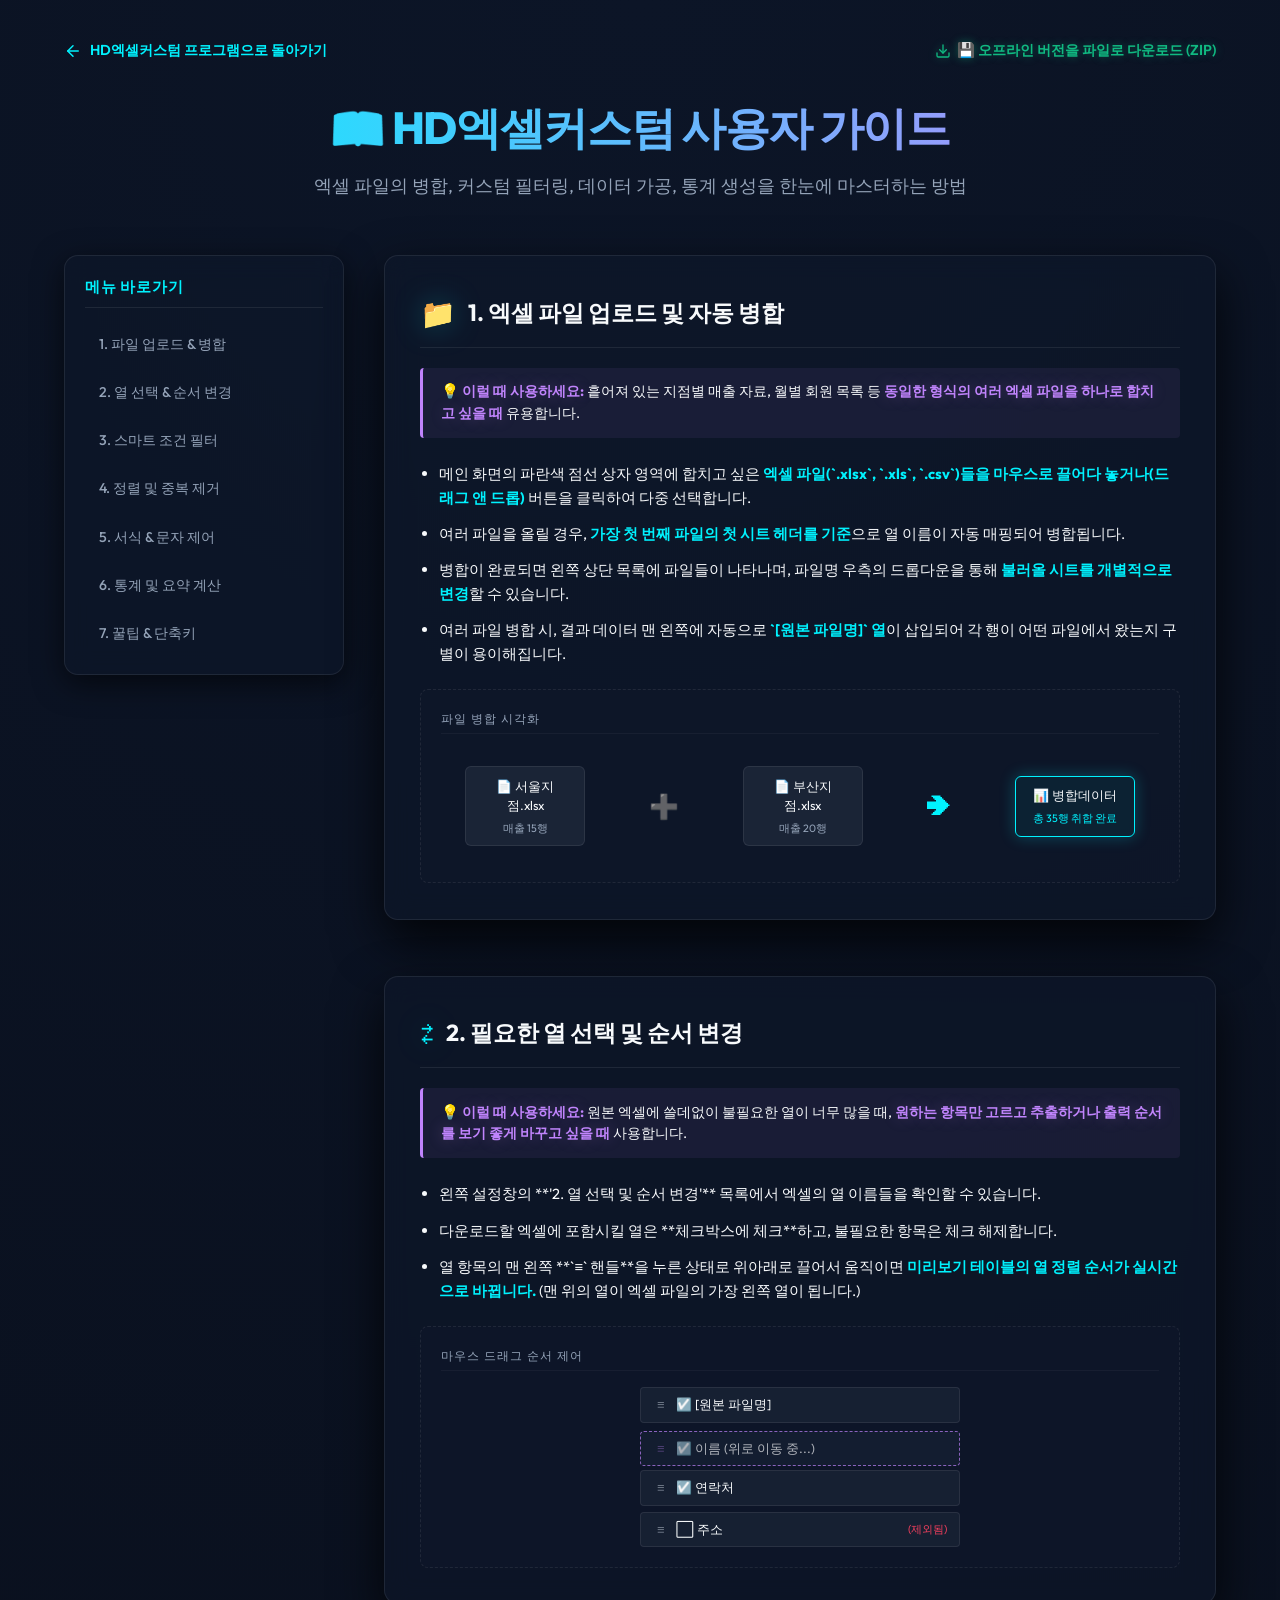
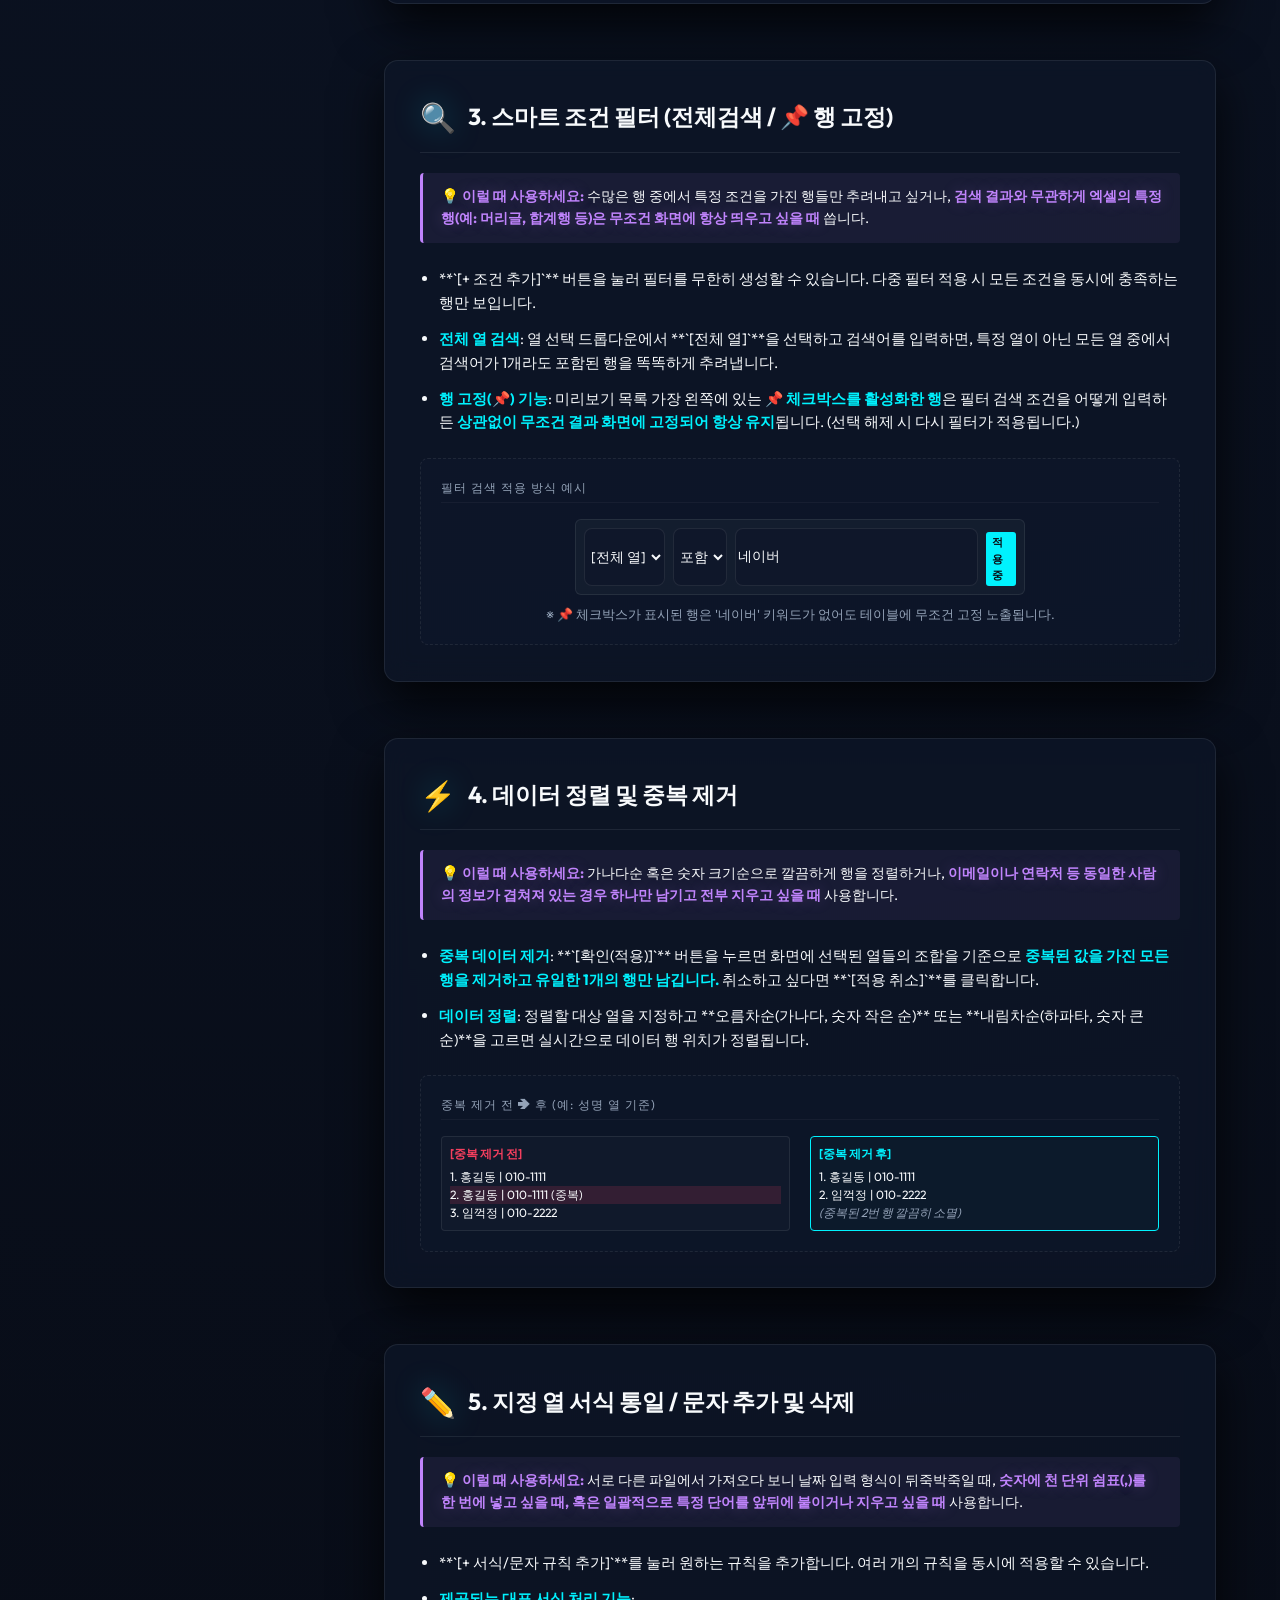
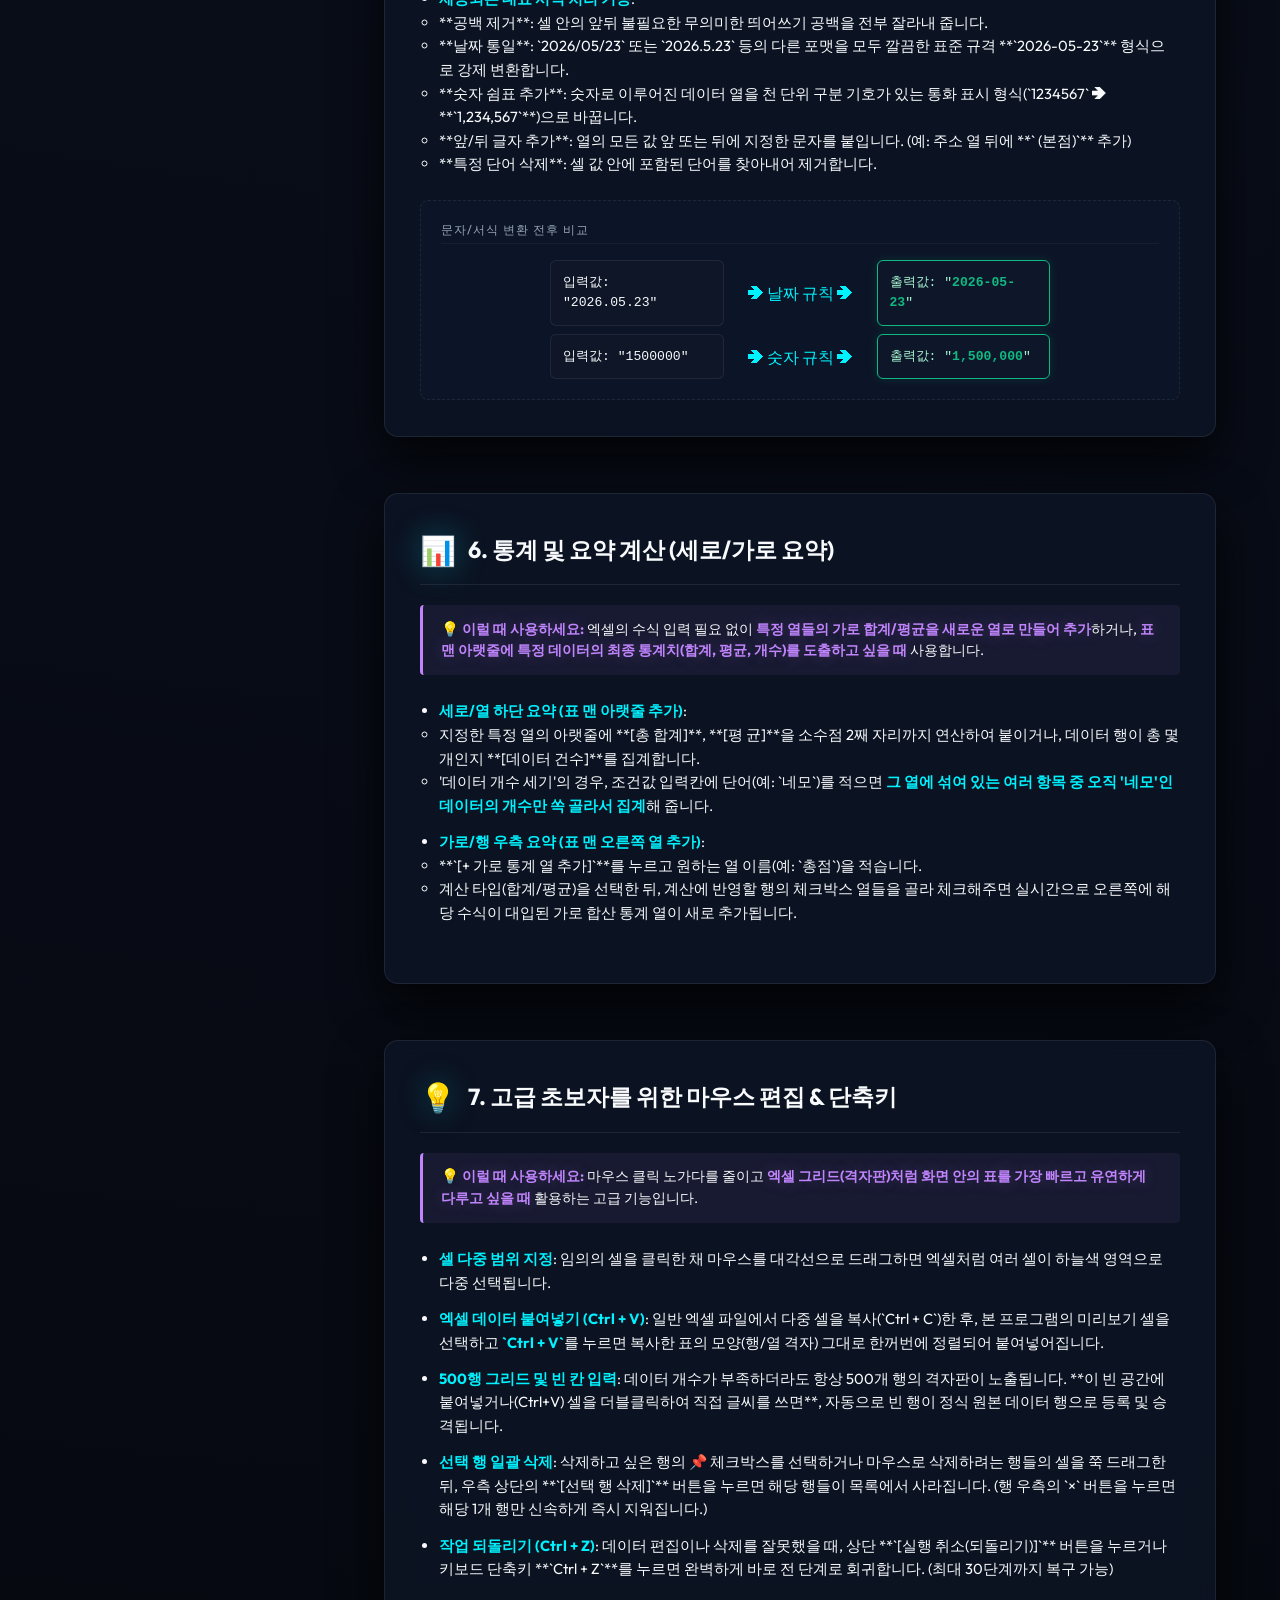
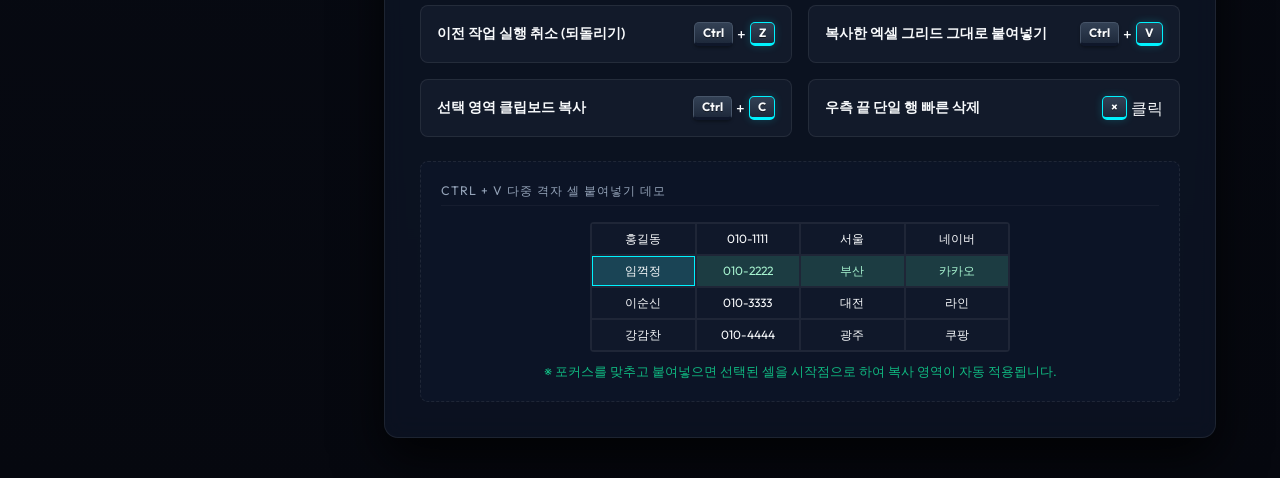
==== commit 980b5668: "Add files via upload" ====
--- a/manual.html
+++ b/manual.html
@@ -410,13 +410,23 @@
 </head>
 <body>
     <div class="manual-container">
-        <a href="index.html" class="back-to-app">
-            <svg width="18" height="18" viewBox="0 0 24 24" fill="none" stroke="currentColor" stroke-width="2" stroke-linecap="round" stroke-linejoin="round">
-                <line x1="19" y1="12" x2="5" y2="12"></line>
-                <polyline points="12 19 5 12 12 5"></polyline>
-            </svg>
-            HD엑셀커스텀 프로그램으로 돌아가기
-        </a>
+        <div style="display: flex; justify-content: space-between; align-items: center; margin-bottom: 2rem; flex-wrap: wrap; gap: 10px;">
+            <a href="index.html" class="back-to-app" style="margin-bottom: 0;">
+                <svg width="18" height="18" viewBox="0 0 24 24" fill="none" stroke="currentColor" stroke-width="2" stroke-linecap="round" stroke-linejoin="round">
+                    <line x1="19" y1="12" x2="5" y2="12"></line>
+                    <polyline points="12 19 5 12 12 5"></polyline>
+                </svg>
+                HD엑셀커스텀 프로그램으로 돌아가기
+            </a>
+            <a href="#" id="download-source-link" class="manual-link" style="color: var(--success); text-shadow: 0 0 8px rgba(16, 185, 129, 0.4); font-size: 0.9rem; font-weight: 600; text-decoration: none; display: flex; align-items: center; gap: 6px;">
+                <svg width="16" height="16" viewBox="0 0 24 24" fill="none" stroke="currentColor" stroke-width="2" stroke-linecap="round" stroke-linejoin="round" style="filter: drop-shadow(0 0 4px rgba(16, 185, 129, 0.4));">
+                    <path d="M21 15v4a2 2 0 0 1-2 2H5a2 2 0 0 1-2-2v-4"></path>
+                    <polyline points="7 10 12 15 17 10"></polyline>
+                    <line x1="12" y1="15" x2="12" y2="3"></line>
+                </svg>
+                💾 오프라인 버전을 파일로 다운로드 (ZIP)
+            </a>
+        </div>
 
         <header class="manual-header">
             <h1>📖 HD엑셀커스텀 사용자 가이드</h1>
@@ -710,6 +720,20 @@
                     }
                 });
             });
+
+            // Dynamic Download Link Setup
+            const hostname = window.location.hostname;
+            const pathname = window.location.pathname;
+            if (hostname.endsWith('.github.io')) {
+                const username = hostname.split('.')[0];
+                const repoName = pathname.split('/')[1];
+                const downloadUrl = `https://github.com/${username}/${repoName}/archive/refs/heads/main.zip`;
+                const downloadLink = document.getElementById('download-source-link');
+                if (downloadLink) {
+                    downloadLink.href = downloadUrl;
+                    downloadLink.style.display = 'flex';
+                }
+            }
         });
     </script>
 </body>
